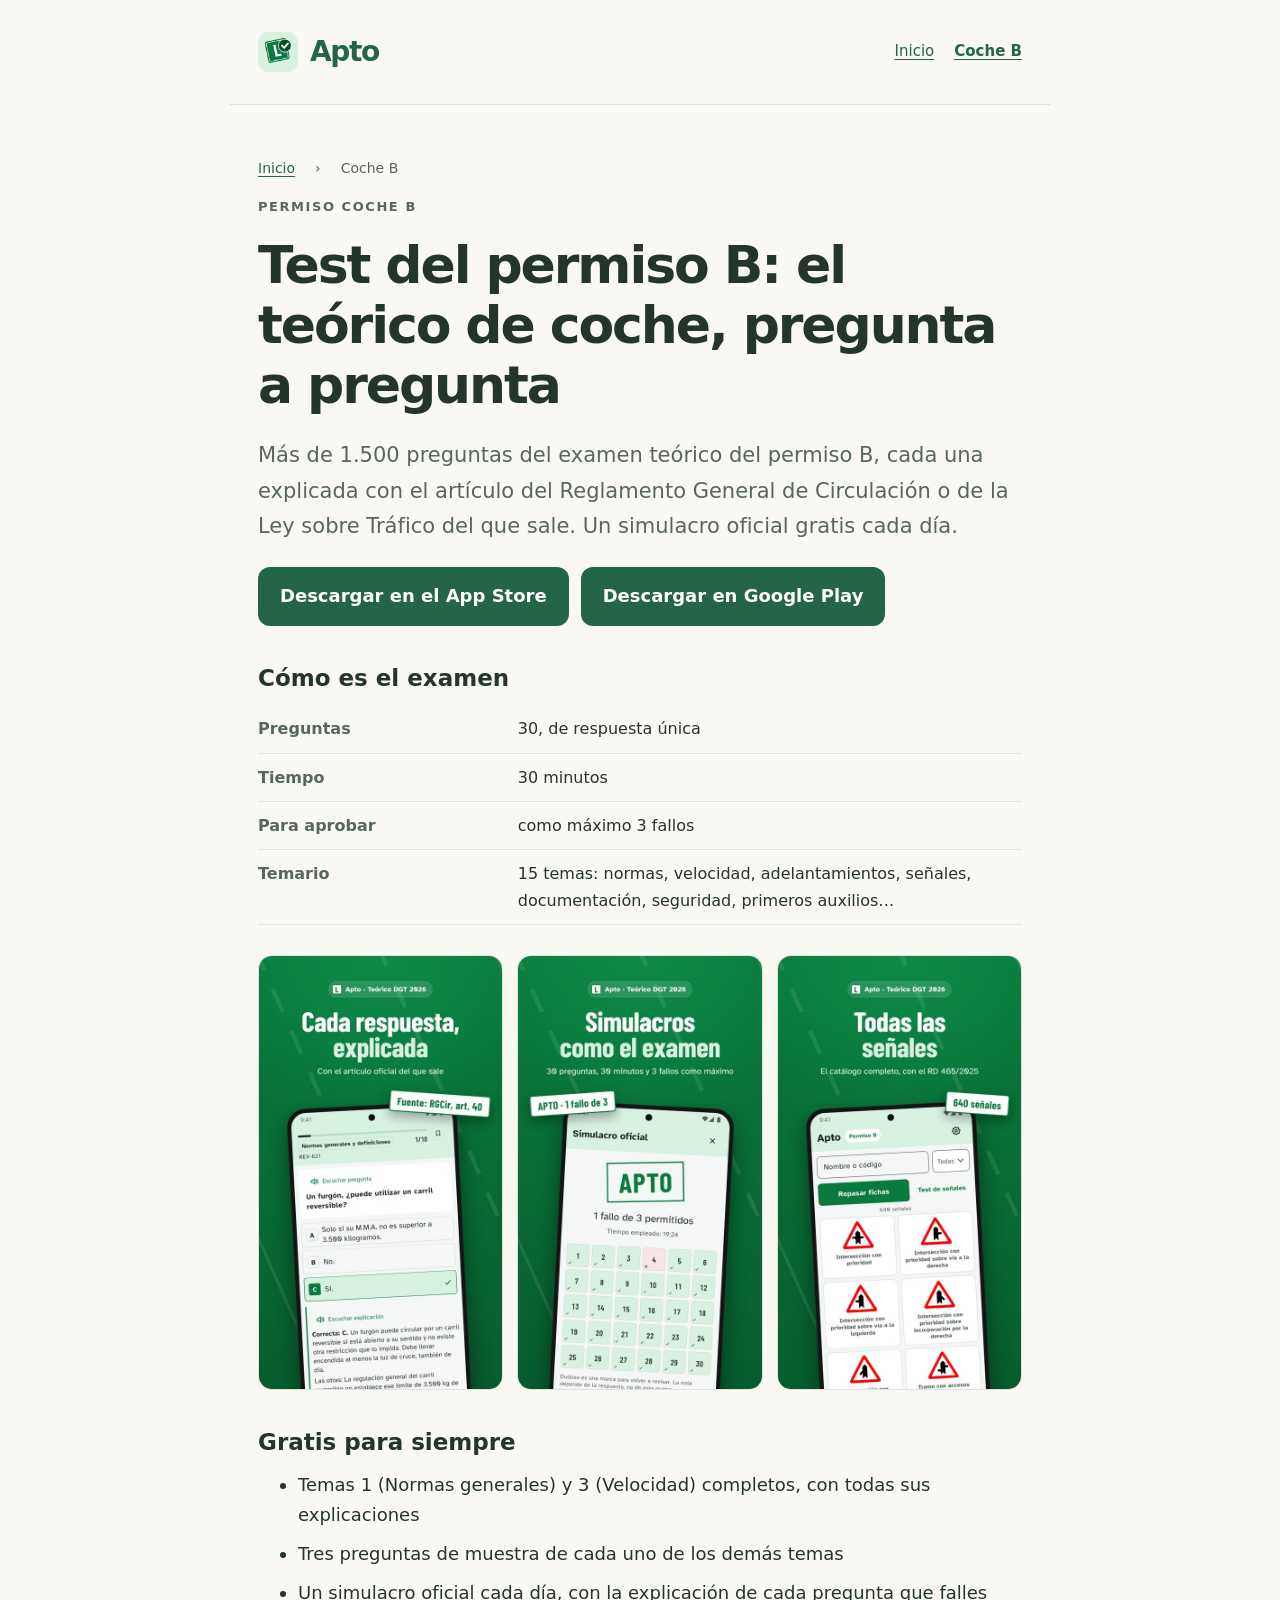
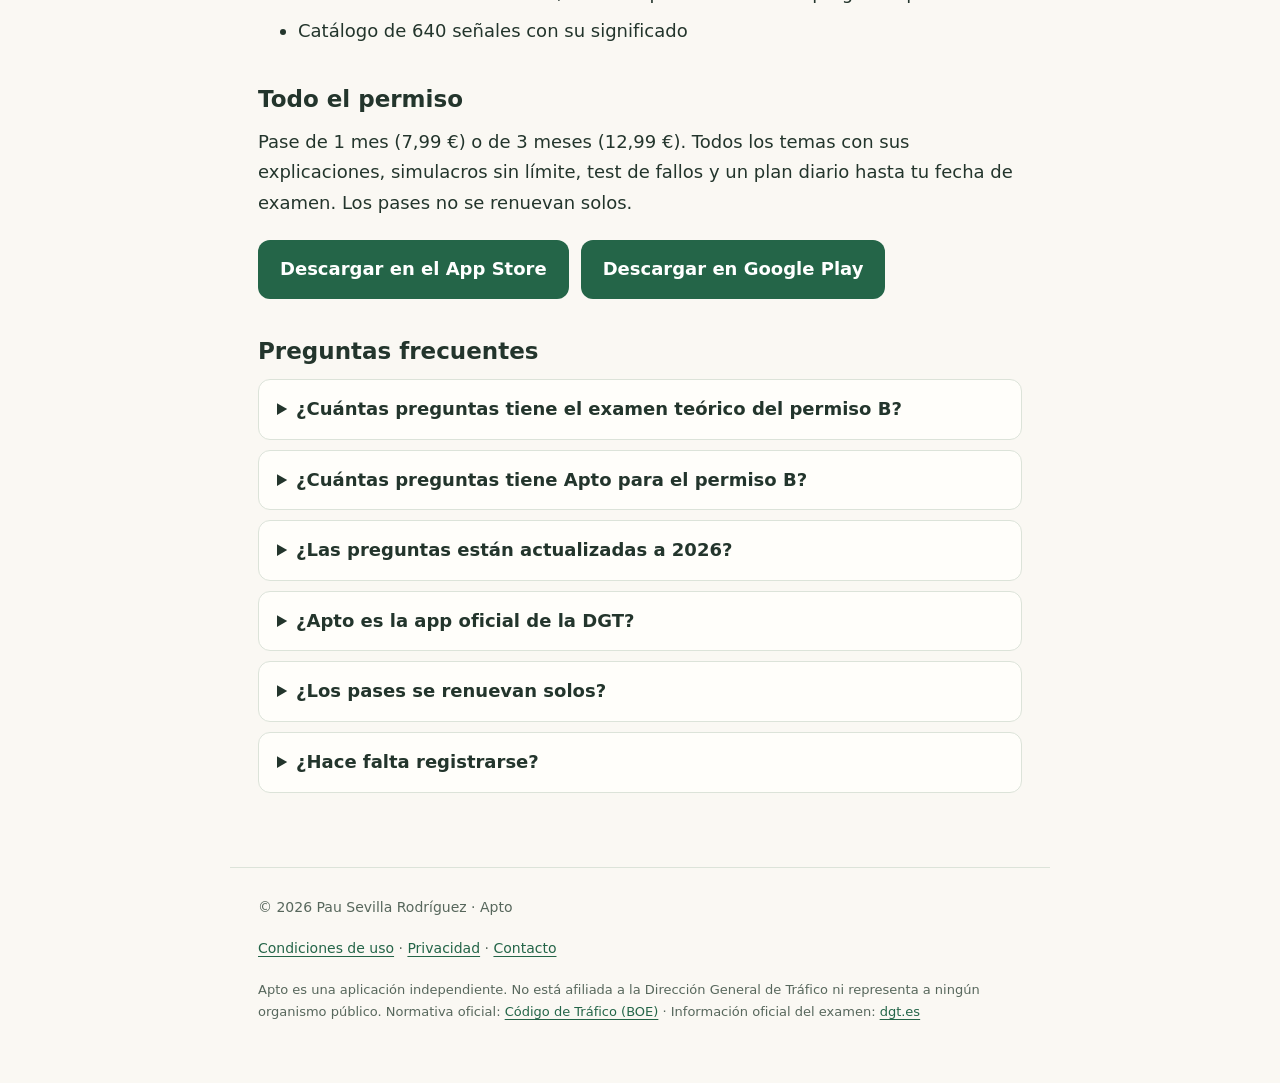
==== test-dgt-permiso-b/index.html @ 389bb9ec "Portada de producto, pagina del permiso B, sitemap y verificacion de Search Console" ====
<!doctype html>
<html lang="es">
<head>
  <meta charset="utf-8">
  <meta name="viewport" content="width=device-width, initial-scale=1">
  <meta name="description" content="Test del teórico del permiso B con más de 1.500 preguntas explicadas una a una, cada una con su artículo del BOE. Un simulacro oficial gratis cada día. Sin anuncios y sin renovación automática.">
  <title>Test DGT permiso B 2026: examen teórico de coche con cada respuesta explicada</title>
  <link rel="canonical" href="https://pausiete7.github.io/apto-legal/test-dgt-permiso-b/">
  <meta property="og:type" content="website">
  <meta property="og:site_name" content="Apto">
  <meta property="og:locale" content="es_ES">
  <meta property="og:title" content="Test DGT permiso B 2026: examen teórico de coche con cada respuesta explicada">
  <meta property="og:description" content="Test del teórico del permiso B con más de 1.500 preguntas explicadas una a una, cada una con su artículo del BOE. Un simulacro oficial gratis cada día. Sin anuncios y sin renovación automática.">
  <meta property="og:url" content="https://pausiete7.github.io/apto-legal/test-dgt-permiso-b/">
  <meta property="og:image" content="https://pausiete7.github.io/apto-legal/og.png">
  <meta property="og:image:width" content="1024">
  <meta property="og:image:height" content="500">
  <meta name="twitter:card" content="summary_large_image">
  <meta name="apple-itunes-app" content="app-id=6813851821">
  <link rel="icon" href="../icono.png">
  <link rel="apple-touch-icon" href="../icono.png">
  <link rel="stylesheet" href="../estilos.css">
  <script type="application/ld+json">{"@context": "https://schema.org", "@type": "FAQPage", "mainEntity": [{"@type": "Question", "name": "¿Cuántas preguntas tiene el examen teórico del permiso B?", "acceptedAnswer": {"@type": "Answer", "text": "30 preguntas en 30 minutos. Se aprueba con 3 fallos como máximo. Apto hace los simulacros con ese mismo formato y con el reparto de temas del examen real."}}, {"@type": "Question", "name": "¿Cuántas preguntas tiene Apto para el permiso B?", "acceptedAnswer": {"@type": "Answer", "text": "Más de 1.500, repartidas en los 15 temas del temario, y cada martes se publican correcciones y preguntas nuevas sin reinstalar la app."}}, {"@type": "Question", "name": "¿Las preguntas están actualizadas a 2026?", "acceptedAnswer": {"@type": "Answer", "text": "Sí. Cada pregunta se redacta a partir del texto oficial publicado en el BOE y cita el artículo del que sale. El contenido está al día con la normativa vigente en octubre de 2026."}}, {"@type": "Question", "name": "¿Apto es la app oficial de la DGT?", "acceptedAnswer": {"@type": "Answer", "text": "No. Apto es una aplicación independiente, sin relación con la Dirección General de Tráfico. Las preguntas se basan en la normativa oficial publicada en el BOE y cada una cita su fuente."}}, {"@type": "Question", "name": "¿Los pases se renuevan solos?", "acceptedAnswer": {"@type": "Answer", "text": "No. Pagas una vez un pase de 1 o 3 meses y, cuando termina, sigues con lo gratuito y con todo tu progreso. No hay suscripción semanal ni cargos sorpresa."}}, {"@type": "Question", "name": "¿Hace falta registrarse?", "acceptedAnswer": {"@type": "Answer", "text": "No. Apto no pide correo, teléfono ni DNI. Abres la app y empiezas."}}]}</script>
  <script type="application/ld+json">{"@context": "https://schema.org", "@type": "BreadcrumbList", "itemListElement": [{"@type": "ListItem", "position": 1, "name": "Inicio", "item": "https://pausiete7.github.io/apto-legal/"}, {"@type": "ListItem", "position": 2, "name": "Coche B", "item": "https://pausiete7.github.io/apto-legal/test-dgt-permiso-b/"}]}</script>
</head>
<body>
  <a class="skip" href="#contenido">Ir al contenido</a>
  <header><a class="brand" href="../index.html"><img src="../icono.png" alt="" width="40" height="40">Apto</a><nav aria-label="Secciones"><a href="../index.html">Inicio</a><a href="../test-dgt-permiso-b/" aria-current="page">Coche B</a></nav></header>
  <main id="contenido">
    <nav class="migas" aria-label="Ruta"><a href="../index.html">Inicio</a> › <span aria-current="page">Coche B</span></nav>
    <p class="eyebrow">Permiso Coche B</p>
    <h1>Test del permiso B: el teórico de coche, pregunta a pregunta</h1>
    <p class="intro">Más de 1.500 preguntas del examen teórico del permiso B, cada una explicada con el artículo del Reglamento General de Circulación o de la Ley sobre Tráfico del que sale. Un simulacro oficial gratis cada día.</p>
    <p class="tiendas"><a class="tienda" href="https://apps.apple.com/es/app/id6813851821?pt=913289&amp;ct=web_b&amp;mt=8">Descargar en el App Store</a><a class="tienda" href="https://play.google.com/store/apps/details?id=es.impulsit.apto&amp;referrer=utm_source%3Dweb_b%26utm_medium%3Dweb">Descargar en Google Play</a></p>

    <h2>Cómo es el examen</h2>
    <table class="datos">
      <tr><th scope="row">Preguntas</th><td>30, de respuesta única</td></tr>
      <tr><th scope="row">Tiempo</th><td>30 minutos</td></tr>
      <tr><th scope="row">Para aprobar</th><td>como máximo 3 fallos</td></tr>
      <tr><th scope="row">Temario</th><td>15 temas: normas, velocidad, adelantamientos, señales, documentación, seguridad, primeros auxilios…</td></tr>
    </table>

    <div class="capturas">
      <img src="../captura-pregunta.jpg" alt="Pregunta explicada con el artículo del BOE del que sale" width="540" height="1170" loading="lazy">
      <img src="../captura-apto.jpg" alt="Resultado APTO de un simulacro con el detalle de cada fallo" width="540" height="1170" loading="lazy">
      <img src="../captura-senales.jpg" alt="Catálogo de señales con su significado" width="540" height="1170" loading="lazy">
    </div>

    <h2>Gratis para siempre</h2>
    <ul>
      <li>Temas 1 (Normas generales) y 3 (Velocidad) completos, con todas sus explicaciones</li>
      <li>Tres preguntas de muestra de cada uno de los demás temas</li>
      <li>Un simulacro oficial cada día, con la explicación de cada pregunta que falles</li>
      <li>Catálogo de 640 señales con su significado</li>
    </ul>
    <h2>Todo el permiso</h2>
    <p>Pase de 1 mes (7,99 €) o de 3 meses (12,99 €). Todos los temas con sus explicaciones, simulacros sin límite, test de fallos y un plan diario hasta tu fecha de examen. Los pases no se renuevan solos.</p>
    <p class="tiendas"><a class="tienda" href="https://apps.apple.com/es/app/id6813851821?pt=913289&amp;ct=web_b&amp;mt=8">Descargar en el App Store</a><a class="tienda" href="https://play.google.com/store/apps/details?id=es.impulsit.apto&amp;referrer=utm_source%3Dweb_b%26utm_medium%3Dweb">Descargar en Google Play</a></p>

    <h2>Preguntas frecuentes</h2>
    <div class="faq">
      <details><summary>¿Cuántas preguntas tiene el examen teórico del permiso B?</summary><p>30 preguntas en 30 minutos. Se aprueba con 3 fallos como máximo. Apto hace los simulacros con ese mismo formato y con el reparto de temas del examen real.</p></details>
      <details><summary>¿Cuántas preguntas tiene Apto para el permiso B?</summary><p>Más de 1.500, repartidas en los 15 temas del temario, y cada martes se publican correcciones y preguntas nuevas sin reinstalar la app.</p></details>
      <details><summary>¿Las preguntas están actualizadas a 2026?</summary><p>Sí. Cada pregunta se redacta a partir del texto oficial publicado en el BOE y cita el artículo del que sale. El contenido está al día con la normativa vigente en octubre de 2026.</p></details>
      <details><summary>¿Apto es la app oficial de la DGT?</summary><p>No. Apto es una aplicación independiente, sin relación con la Dirección General de Tráfico. Las preguntas se basan en la normativa oficial publicada en el BOE y cada una cita su fuente.</p></details>
      <details><summary>¿Los pases se renuevan solos?</summary><p>No. Pagas una vez un pase de 1 o 3 meses y, cuando termina, sigues con lo gratuito y con todo tu progreso. No hay suscripción semanal ni cargos sorpresa.</p></details>
      <details><summary>¿Hace falta registrarse?</summary><p>No. Apto no pide correo, teléfono ni DNI. Abres la app y empiezas.</p></details>
    </div>

  </main>
  <footer><p>© 2026 Pau Sevilla Rodríguez · Apto</p><p><a href="../condiciones.html">Condiciones de uso</a> · <a href="../privacidad.html">Privacidad</a> · <a href="mailto:pau.sevilla@icloud.com">Contacto</a></p><p>Apto es una aplicación independiente. No está afiliada a la Dirección General de Tráfico ni representa a ningún organismo público. Normativa oficial: <a href="https://www.boe.es/biblioteca_juridica/codigos/codigo.php?id=020_Codigo_de_Trafico_y_Seguridad_Vial" rel="nofollow">Código de Tráfico (BOE)</a> · Información oficial del examen: <a href="https://www.dgt.es" rel="nofollow">dgt.es</a></p></footer>
</body>
</html>
---- estilos.css ----
:root { color-scheme: light dark; --paper: #faf8f3; --ink: #23352c; --muted: #57675c; --line: #dce3d9; --accent: #246548; --card: #fffefa; }
* { box-sizing: border-box; }
body { margin: 0; background: var(--paper); color: var(--ink); font: 18px/1.7 system-ui, sans-serif; }
a { color: var(--accent); text-underline-offset: .2em; overflow-wrap: anywhere; }
a:focus-visible { outline: 3px solid var(--accent); outline-offset: 5px; }
.skip { position: absolute; left: 1rem; top: -100px; background: var(--card); padding: .5rem; }
.skip:focus { top: 1rem; }
header, main, footer { max-width: 820px; margin: auto; padding: 28px 28px; }
header { display: flex; align-items: center; justify-content: space-between; gap: 20px; border-bottom: 1px solid var(--line); }
.brand { font-size: 28px; font-weight: 800; letter-spacing: -.05em; text-decoration: none; }
nav { display: flex; flex-wrap: wrap; gap: 8px 20px; font-size: 15px; }
nav a[aria-current="page"] { font-weight: 700; }
main { padding-top: 52px; padding-bottom: 64px; }
.eyebrow { font-size: 13px; font-weight: 700; text-transform: uppercase; letter-spacing: .12em; color: var(--muted); }
h1 { font-size: clamp(34px, 7vw, 52px); line-height: 1.15; letter-spacing: -.04em; margin: 12px 0 22px; }
h2 { font-size: 23px; line-height: 1.3; margin: 38px 0 12px; }
p, ul { margin: 0 0 18px; }
li { margin-bottom: 8px; }
.intro { font-size: 21px; color: var(--muted); }
.date { font-size: 14px; color: var(--muted); }
.card { display: block; background: var(--card); border: 1px solid var(--line); border-radius: 14px; padding: 24px; margin: 20px 0; text-decoration: none; }
.card strong { display: block; font-size: 23px; margin-bottom: 6px; }
.card span { display: block; color: var(--muted); }
.note { padding: 16px 20px; border-left: 4px solid var(--accent); background: var(--card); }
address { font-style: normal; }
footer { border-top: 1px solid var(--line); color: var(--muted); font-size: 14px; padding-bottom: 42px; }
@media (max-width: 480px) { header, main, footer { padding-left: 20px; padding-right: 20px; } header { align-items: flex-start; flex-direction: column; gap: 8px; } main { padding-top: 36px; } }
@media (prefers-color-scheme: dark) { :root { --paper: #18241e; --ink: #edf2eb; --muted: #b7c6bb; --line: #3a4c40; --accent: #92d5ac; --card: #202f26; } }
@media print { header, nav, footer, .skip { display: none; } body { background: white; color: black; font-size: 11pt; } main { max-width: none; padding: 0; } a { color: inherit; } }

.brand { display: flex; align-items: center; gap: 12px; }
.brand img { border-radius: 10px; }
.hero { margin: 0 0 30px; }
.tiendas { display: flex; flex-wrap: wrap; gap: 12px; margin: 22px 0 10px; }
.tienda { display: inline-block; background: var(--accent); color: #fff; font-weight: 700; text-decoration: none; padding: 14px 22px; border-radius: 12px; }
.pares { display: grid; gap: 12px; margin: 16px 0 30px; }
.par { display: grid; grid-template-columns: 1fr 1fr; background: var(--card); border: 1px solid var(--line); border-radius: 14px; overflow: hidden; }
.par p { margin: 0; padding: 16px 18px; font-size: 17px; line-height: 1.5; }
.hoy { color: var(--muted); }
.hoy::before { content: "Otras apps"; display: block; font-size: 12px; font-weight: 700; letter-spacing: .12em; text-transform: uppercase; margin-bottom: 6px; }
.con { background: #e9f4ed; font-weight: 600; }
.con::before { content: "Con Apto"; display: block; font-size: 12px; font-weight: 700; letter-spacing: .12em; text-transform: uppercase; color: var(--accent); margin-bottom: 6px; }
.capturas { display: grid; grid-template-columns: repeat(3, 1fr); gap: 14px; margin: 30px 0; }
.capturas img { width: 100%; height: auto; border-radius: 14px; border: 1px solid var(--line); }
.planes, .datos { width: 100%; border-collapse: collapse; font-size: 16px; margin: 10px 0 14px; }
.planes th, .planes td, .datos th, .datos td { text-align: left; vertical-align: top; padding: 10px 12px 10px 0; border-bottom: 1px solid var(--line); }
.planes th { border-bottom: 2px solid var(--accent); }
.datos th { width: 34%; color: var(--muted); font-weight: 600; }
.nota { font-size: 15px; color: var(--muted); }
.faq details { background: var(--card); border: 1px solid var(--line); border-radius: 12px; padding: 14px 18px; margin: 0 0 10px; }
.faq summary { cursor: pointer; font-weight: 700; }
.faq details p { margin: 10px 0 0; color: var(--muted); }
.migas { font-size: 14px; color: var(--muted); margin: 0 0 16px; }
footer p:last-child { font-size: 13px; }
@media (max-width: 720px) { .par { grid-template-columns: 1fr; } .capturas { grid-template-columns: 1fr; max-width: 340px; } }
@media (prefers-color-scheme: dark) { .con { background: #23392c; } .tienda { color: #10251a; } }
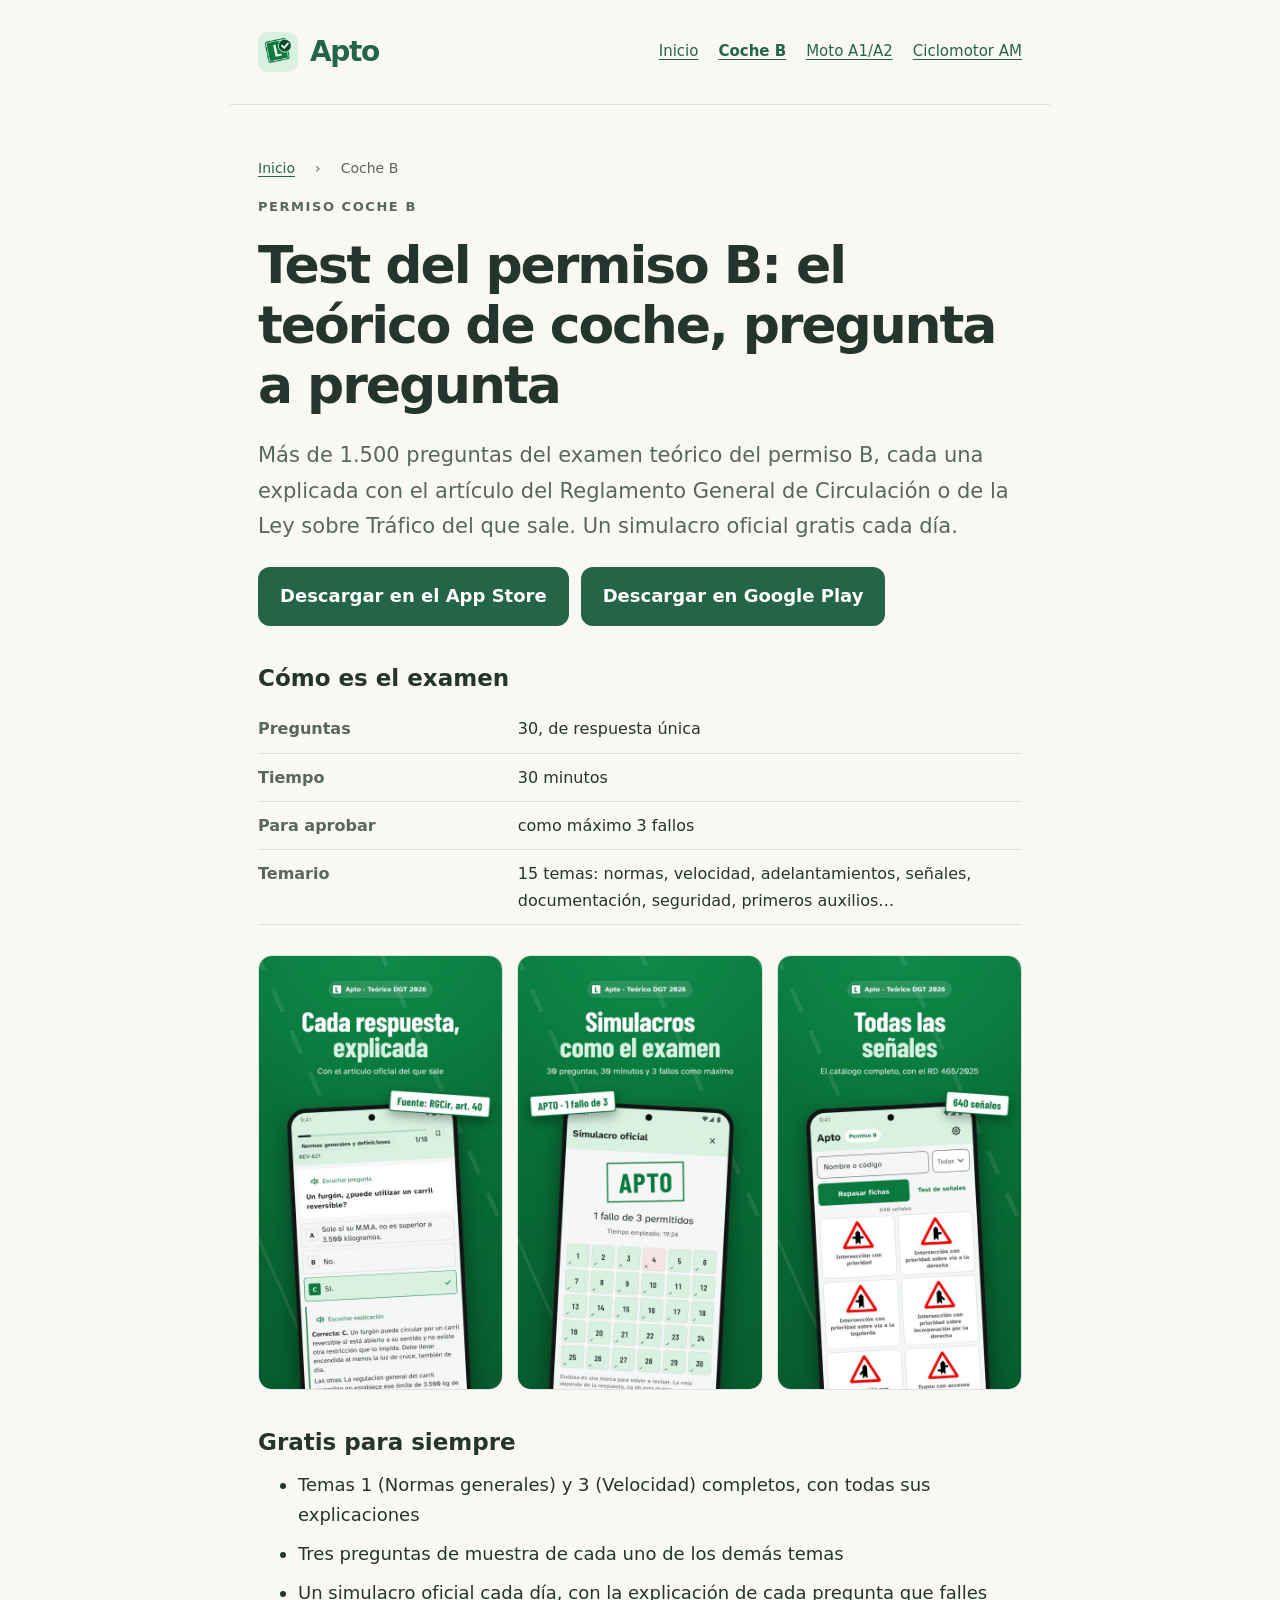
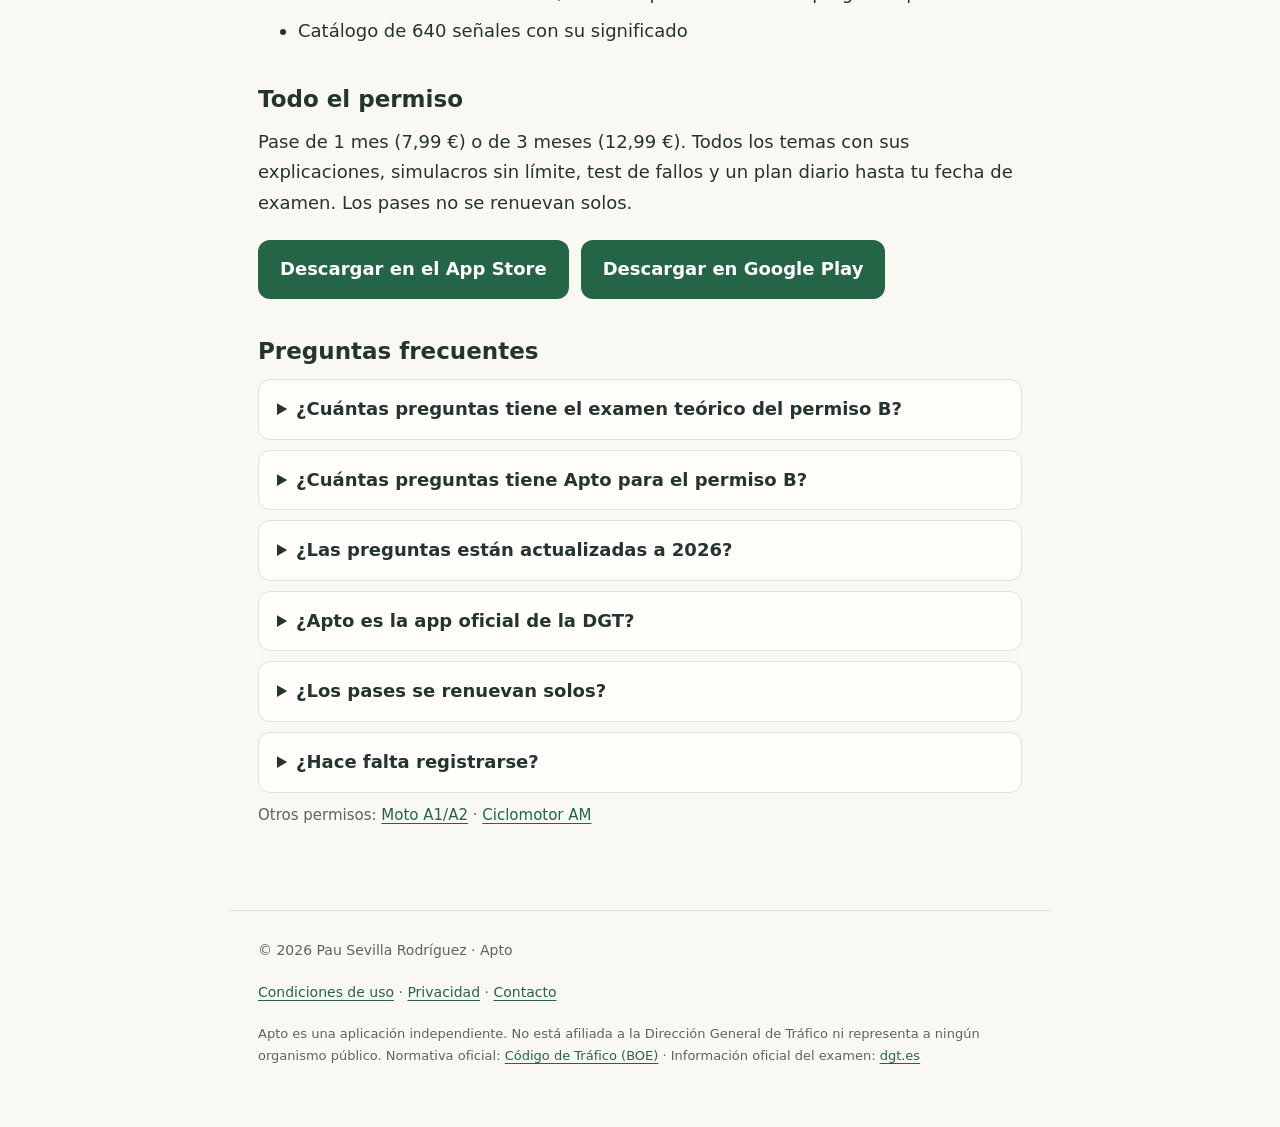
==== commit 51a408dc: "Paginas de moto A1/A2 y ciclomotor AM, portada y sitemap con los tres permisos (1.1)" ====
--- a/test-dgt-permiso-b/index.html
+++ b/test-dgt-permiso-b/index.html
@@ -25,7 +25,7 @@
 </head>
 <body>
   <a class="skip" href="#contenido">Ir al contenido</a>
-  <header><a class="brand" href="../index.html"><img src="../icono.png" alt="" width="40" height="40">Apto</a><nav aria-label="Secciones"><a href="../index.html">Inicio</a><a href="../test-dgt-permiso-b/" aria-current="page">Coche B</a></nav></header>
+  <header><a class="brand" href="../index.html"><img src="../icono.png" alt="" width="40" height="40">Apto</a><nav aria-label="Secciones"><a href="../index.html">Inicio</a><a href="../test-dgt-permiso-b/" aria-current="page">Coche B</a><a href="../test-moto-a1-a2/">Moto A1/A2</a><a href="../test-ciclomotor-am/">Ciclomotor AM</a></nav></header>
   <main id="contenido">
     <nav class="migas" aria-label="Ruta"><a href="../index.html">Inicio</a> › <span aria-current="page">Coche B</span></nav>
     <p class="eyebrow">Permiso Coche B</p>
@@ -67,7 +67,7 @@
       <details><summary>¿Los pases se renuevan solos?</summary><p>No. Pagas una vez un pase de 1 o 3 meses y, cuando termina, sigues con lo gratuito y con todo tu progreso. No hay suscripción semanal ni cargos sorpresa.</p></details>
       <details><summary>¿Hace falta registrarse?</summary><p>No. Apto no pide correo, teléfono ni DNI. Abres la app y empiezas.</p></details>
     </div>
-
+    <p class="nota">Otros permisos: <a href="../test-moto-a1-a2/">Moto A1/A2</a> · <a href="../test-ciclomotor-am/">Ciclomotor AM</a></p>
   </main>
   <footer><p>© 2026 Pau Sevilla Rodríguez · Apto</p><p><a href="../condiciones.html">Condiciones de uso</a> · <a href="../privacidad.html">Privacidad</a> · <a href="mailto:pau.sevilla@icloud.com">Contacto</a></p><p>Apto es una aplicación independiente. No está afiliada a la Dirección General de Tráfico ni representa a ningún organismo público. Normativa oficial: <a href="https://www.boe.es/biblioteca_juridica/codigos/codigo.php?id=020_Codigo_de_Trafico_y_Seguridad_Vial" rel="nofollow">Código de Tráfico (BOE)</a> · Información oficial del examen: <a href="https://www.dgt.es" rel="nofollow">dgt.es</a></p></footer>
 </body>
